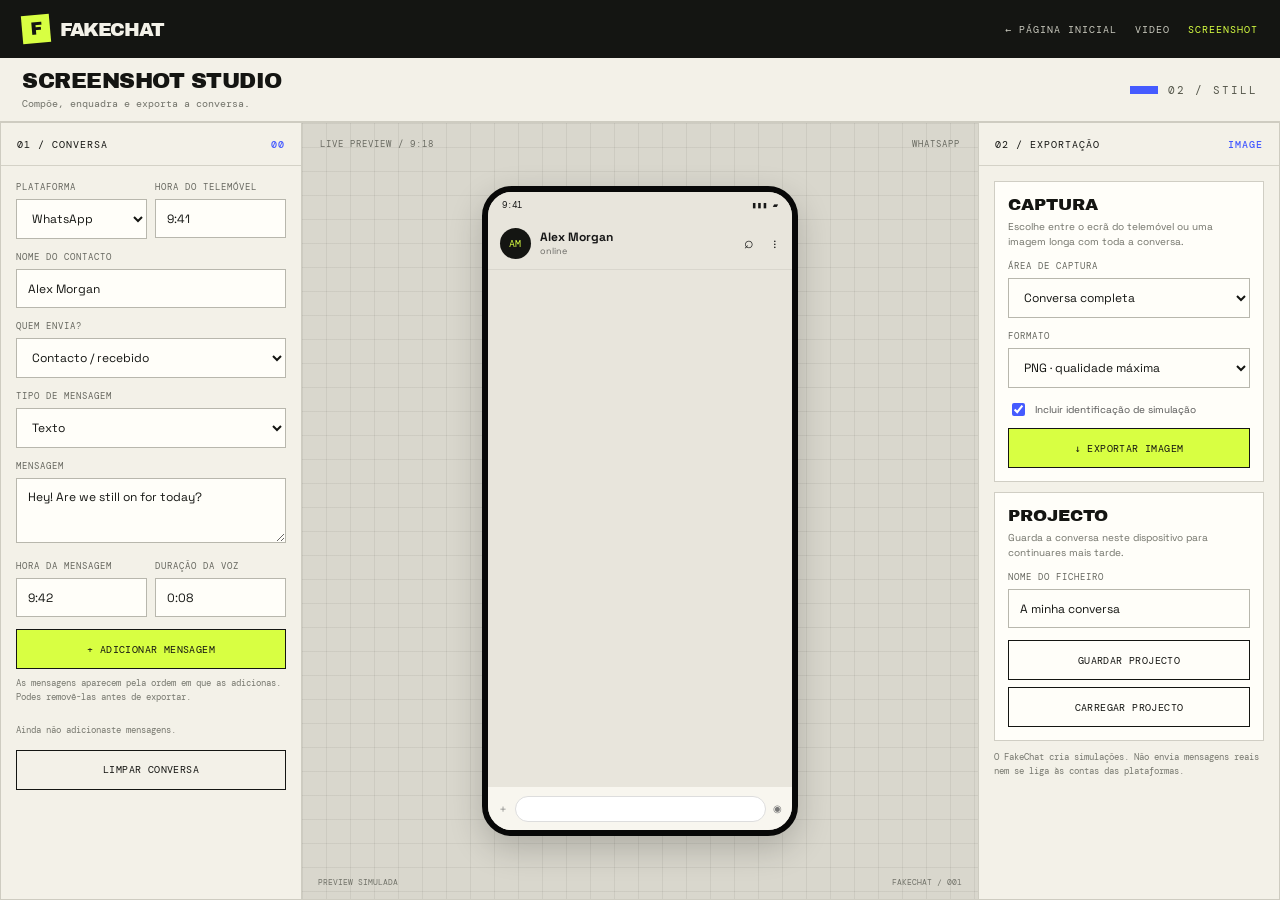
==== screenshot.html @ 1c08dda0 "Add dedicated FakeChat Screenshot Studio" ====
<!doctype html><html lang="pt"><head><meta charset="utf-8"><meta name="viewport" content="width=device-width,initial-scale=1,viewport-fit=cover"><meta name="theme-color" content="#141512"><title>FakeChat — Screenshot studio</title><link rel="stylesheet" href="/styles.css"><link rel="manifest" href="/app.webmanifest"></head><body><div class="editor-page" data-mode="screenshot">
<header class="editor-head"><a class="logo" href="/"><span class="logo-mark">F</span><span>FAKECHAT</span></a><nav class="head-links"><a class="back-link" href="/">← Página inicial</a><a href="/video.html" class="">Video</a><a href="/screenshot.html" class="active">Screenshot</a></nav></header>
<div class="editor-titlebar"><div><h1>Screenshot studio</h1><p>Compõe, enquadra e exporta a conversa.</p></div><span class="kicker">02 / STILL</span></div>
<main class="editor-grid">
<section class="edit-column active" data-mobile-panel="conversation"><div class="col-head"><span>01 / Conversa</span><b id="count">00</b></div><div class="col-scroll">
<div class="field-grid"><div class="field"><label>Plataforma</label><select id="platform"><option value="whatsapp">WhatsApp</option><option value="instagram">Instagram DM</option><option value="sms">SMS</option><option value="imessage">iMessage</option></select></div><div class="field"><label>Hora do telemóvel</label><input id="phoneTime" value="9:41" maxlength="8"></div></div>
<div class="field"><label>Nome do contacto</label><input id="contact" value="Alex Morgan" maxlength="28"></div>
<div class="field"><label>Quem envia?</label><select id="sender"><option value="received">Contacto / recebido</option><option value="sent">Eu / enviado</option></select></div>
<div class="field"><label>Tipo de mensagem</label><select id="msgType"><option value="text">Texto</option><option value="voice">Mensagem de voz (visual)</option></select></div>
<div class="field"><label>Mensagem</label><textarea id="msgText" placeholder="Escreve a mensagem..." maxlength="500">Hey! Are we still on for today?</textarea></div>
<div class="field-grid"><div class="field"><label>Hora da mensagem</label><input id="msgTime" value="9:42" maxlength="12"></div><div class="field"><label>Duração da voz</label><input id="voiceDuration" value="0:08" maxlength="6"></div></div>
<button class="action lime full" id="add">+ Adicionar mensagem</button><div class="hint">As mensagens aparecem pela ordem em que as adicionas. Podes removê-las antes de exportar.</div><div class="message-list" id="messages"><div class="hint">Ainda não adicionaste mensagens.</div></div><div class="field" style="margin-top:12px"><button class="action ghost full" id="clear">Limpar conversa</button></div>
</div></section>
<section class="preview-column active" data-mobile-panel="preview"><div class="preview-top"><span>LIVE PREVIEW / 9:18</span><span id="platformLabel">WHATSAPP</span></div><div class="phone"><div class="phone-screen" id="phone"><div class="phone-status"><span id="statusTime">9:41</span><span>▮▮▮ ▰</span></div><div class="chat-header"><div class="chat-avatar" id="avatar">AM</div><div class="chat-person"><span id="contactName">Alex Morgan</span><small>online</small></div><span>⌕　⋮</span></div><div class="chat-body" id="chat"></div><div class="chat-input"><span>＋</span><i></i><span>◉</span></div></div></div><div class="preview-footer"><span>PREVIEW SIMULADA</span><span>FAKECHAT / 001</span></div></section>
<section class="edit-column active" data-mobile-panel="export"><div class="col-head"><span>02 / Exportação</span><b>IMAGE</b></div><div class="col-scroll">
<div class="export-block"><h3>Captura</h3><p>Escolhe entre o ecrã do telemóvel ou uma imagem longa com toda a conversa.</p><div class="field"><label>Área de captura</label><select id="capture"><option value="long">Conversa completa</option><option value="screen">Ecrã do telemóvel</option></select></div><div class="field"><label>Formato</label><select id="format"><option value="png">PNG · qualidade máxima</option><option value="jpeg">JPG · ficheiro menor</option></select></div><label class="check"><input id="watermark" type="checkbox" checked> Incluir identificação de simulação</label><button class="action lime full" id="exportImage">↓ Exportar imagem</button></div>
<div class="export-block"><h3>Projecto</h3><p>Guarda a conversa neste dispositivo para continuares mais tarde.</p><div class="field"><label>Nome do ficheiro</label><input id="projectName" value="A minha conversa" maxlength="40"></div><button class="action ghost full" id="save">Guardar projecto</button><button class="action ghost full" id="load" style="margin-top:7px">Carregar projecto</button></div><div class="hint">O FakeChat cria simulações. Não envia mensagens reais nem se liga às contas das plataformas.</div>
</div></section></main><nav class="mobile-tabs" aria-label="Navegação do editor"><button class="active" data-tab="conversation">Conversa</button><button data-tab="preview">Pré-visualizar</button><button data-tab="export">Exportar</button></nav></div><div class="toast" id="toast" role="status"></div><script src="/editor.js"></script></body></html>
---- styles.css ----
@import url('https://fonts.googleapis.com/css2?family=Archivo+Black&family=DM+Mono:wght@400;500&family=Space+Grotesk:wght@400;500;600;700&display=swap');
:root{--black:#141512;--paper:#f3f1e8;--white:#fffef9;--lime:#d8ff42;--blue:#455bff;--line:#d4d2c7;--muted:#77786f;--red:#e34f38;--display:'Archivo Black',Impact,sans-serif;--body:'Space Grotesk',Arial,sans-serif;--mono:'DM Mono',monospace}
*{box-sizing:border-box}html,body{margin:0;min-height:100%;font-family:var(--body);color:var(--black)}body{background:var(--paper)}a{color:inherit;text-decoration:none}button,input,select,textarea{font:inherit}button{cursor:pointer}button:focus-visible,a:focus-visible,input:focus-visible,select:focus-visible,textarea:focus-visible{outline:3px solid var(--blue);outline-offset:2px}
.site-head{height:68px;background:var(--black);color:var(--paper);display:flex;align-items:center;justify-content:space-between;padding:0 clamp(18px,4vw,58px);border-bottom:1px solid #ffffff20}.logo{display:flex;align-items:center;gap:10px;font:22px var(--display);letter-spacing:-1.4px}.logo-mark{width:28px;height:28px;background:var(--lime);color:var(--black);display:grid;place-items:center;font:18px var(--display);transform:rotate(-5deg)}.logo em{font:9px var(--mono);font-style:normal;color:#b4b4a8;letter-spacing:2px;display:block;margin-top:2px}.head-links{display:flex;gap:25px;align-items:center;font:10px var(--mono);text-transform:uppercase;letter-spacing:1px}.head-links a{color:#c8c8bd}.head-links a:hover,.head-links a.active{color:var(--lime)}.head-cta{background:var(--lime);color:var(--black);padding:12px 16px;font:11px var(--mono);font-weight:500;text-transform:uppercase;border:0}
.landing{background:var(--paper);overflow:hidden}.hero{min-height:620px;display:grid;grid-template-columns:minmax(0,1.1fr) minmax(360px,.9fr);gap:30px;padding:65px clamp(18px,7vw,100px) 70px;position:relative}.hero:before{content:"";position:absolute;width:380px;height:380px;border:1px solid #d2d0c4;border-radius:50%;right:17%;top:18%;pointer-events:none}.hero-copy{position:relative;z-index:1;align-self:center}.kicker{font:11px var(--mono);letter-spacing:2px;text-transform:uppercase;color:#55574b}.kicker:before{content:"";display:inline-block;width:28px;height:8px;background:var(--blue);margin-right:10px}.hero h1{font:clamp(58px,8.2vw,120px)/.88 var(--display);letter-spacing:-.065em;text-transform:uppercase;margin:22px 0 25px;max-width:800px}.hero h1 span{color:var(--blue)}.hero-copy p{font-size:17px;line-height:1.55;max-width:520px;color:#56574f}.hero-actions{display:flex;gap:10px;flex-wrap:wrap;margin-top:30px}.btn-black,.btn-outline,.btn-lime{padding:15px 19px;border:2px solid var(--black);font:11px var(--mono);text-transform:uppercase;letter-spacing:.4px;display:inline-flex;align-items:center;justify-content:center;gap:12px}.btn-black{background:var(--black);color:var(--paper)}.btn-black:hover{background:var(--blue);border-color:var(--blue)}.btn-outline{background:transparent}.btn-outline:hover{background:var(--lime)}.hero-art{position:relative;align-self:center;justify-self:center;width:min(100%,480px);height:450px}.art-back{position:absolute;inset:30px 20px 20px 70px;background:var(--lime);border:2px solid var(--black);transform:rotate(5deg)}.art-card{position:absolute;background:var(--white);border:2px solid var(--black);box-shadow:9px 9px 0 var(--black)}.art-card.main{width:280px;right:22px;top:45px;transform:rotate(-4deg);padding:15px}.art-top{display:flex;justify-content:space-between;font:9px var(--mono);border-bottom:1px solid var(--line);padding-bottom:10px}.art-bubble{padding:12px 14px;max-width:205px;font-size:13px;margin-top:12px;border:1.5px solid var(--black)}.art-bubble.one{background:#e8e7df}.art-bubble.two{background:#d9e2ff;margin-left:auto}.art-card.small{width:205px;left:10px;bottom:48px;transform:rotate(6deg);padding:15px;background:var(--blue);color:white}.art-card.small strong{font:24px var(--display);display:block;line-height:.95}.art-card.small span{font:9px var(--mono);display:block;margin-top:14px}.art-stamp{position:absolute;right:5px;bottom:10px;width:85px;height:85px;border:2px solid var(--black);border-radius:50%;display:grid;place-items:center;background:var(--paper);font:10px var(--mono);text-align:center;transform:rotate(12deg)}
.marquee{background:var(--blue);color:white;padding:14px 0;overflow:hidden;font:12px var(--mono);letter-spacing:2px;text-transform:uppercase;white-space:nowrap}.marquee span{padding:0 28px}.section{padding:80px clamp(18px,7vw,100px)}.section.dark{background:var(--black);color:var(--paper)}.section-head{display:flex;justify-content:space-between;align-items:end;gap:30px;margin-bottom:36px}.section-head h2{font:clamp(34px,5vw,62px)/.94 var(--display);letter-spacing:-.05em;text-transform:uppercase;margin:12px 0 0;max-width:650px}.section-head p{max-width:360px;color:var(--muted);line-height:1.5;font-size:14px}.dark .section-head p{color:#aaa99e}.features{display:grid;grid-template-columns:repeat(3,1fr);border-top:1px solid #45463e;border-left:1px solid #45463e}.feature{min-height:220px;padding:25px;border-right:1px solid #45463e;border-bottom:1px solid #45463e}.feature .num{font:11px var(--mono);color:var(--lime)}.feature h3{font:26px var(--display);text-transform:uppercase;margin:45px 0 10px}.feature p{font-size:13px;line-height:1.55;color:#b4b4aa;max-width:290px}.steps{display:grid;grid-template-columns:repeat(3,1fr);gap:0;border-top:2px solid var(--black)}.step{padding:22px 24px 10px 0}.step b{font:12px var(--mono);color:var(--blue)}.step h3{font:23px var(--display);text-transform:uppercase;margin:24px 0 8px}.step p{font-size:13px;color:#66675f;line-height:1.5;max-width:270px}.final-cta{background:var(--lime);padding:58px clamp(18px,7vw,100px);display:flex;justify-content:space-between;align-items:center;gap:25px}.final-cta h2{font:clamp(34px,5vw,60px)/.95 var(--display);letter-spacing:-.05em;margin:0;text-transform:uppercase;max-width:720px}.site-foot{background:var(--black);color:#aaa99e;padding:22px clamp(18px,4vw,58px);display:flex;justify-content:space-between;font:9px var(--mono);letter-spacing:1px}.site-foot strong{color:var(--lime);font-weight:400}
.editor-page{height:100dvh;min-height:600px;overflow:hidden;background:#e8e6dd;display:flex;flex-direction:column}.editor-head{height:58px;flex:none;background:var(--black);color:var(--paper);display:flex;align-items:center;justify-content:space-between;padding:0 22px}.editor-head .logo{font-size:19px}.editor-head .head-links{gap:18px}.back-link{font:10px var(--mono);color:#c7c7bc;text-transform:uppercase}.editor-titlebar{height:64px;flex:none;padding:0 22px;display:flex;align-items:center;justify-content:space-between;border-bottom:1px solid #ceccc1;background:var(--paper)}.editor-titlebar h1{font:22px var(--display);text-transform:uppercase;letter-spacing:-.5px;margin:0}.editor-titlebar p{font:10px var(--mono);color:#73746b;margin:4px 0 0}.editor-grid{flex:1;min-height:0;display:grid;grid-template-columns:300px minmax(340px,1fr) 300px;gap:1px;background:#ceccc1;padding:1px}.edit-column{background:var(--paper);min-height:0;display:flex;flex-direction:column;overflow:hidden}.col-head{height:43px;flex:none;padding:0 16px;display:flex;align-items:center;justify-content:space-between;border-bottom:1px solid var(--line);font:10px var(--mono);letter-spacing:1px;text-transform:uppercase}.col-head b{color:var(--blue);font-weight:500}.col-scroll{padding:15px;overflow:auto;min-height:0}.field{margin-bottom:12px}.field label{display:block;font:9px var(--mono);letter-spacing:1px;text-transform:uppercase;color:#66675f;margin-bottom:6px}.field input,.field select,.field textarea{width:100%;border:1px solid #b8b7ad;background:#fffef9;padding:10px 11px;min-height:39px;color:var(--black);border-radius:0;font-size:12px}.field textarea{min-height:65px;resize:vertical}.field-grid{display:grid;grid-template-columns:1fr 1fr;gap:8px}.action{min-height:40px;padding:10px 12px;border:1.5px solid var(--black);background:var(--black);color:white;font:10px var(--mono);letter-spacing:.4px;text-transform:uppercase}.action:hover{background:var(--blue);border-color:var(--blue)}.action.lime{background:var(--lime);color:var(--black);border-color:var(--black)}.action.ghost{background:transparent;color:var(--black)}.action.full{width:100%}.message-list{display:flex;flex-direction:column;gap:6px;margin-top:12px}.message-row{display:grid;grid-template-columns:25px 1fr 24px;gap:8px;align-items:center;background:white;border:1px solid #d2d0c6;padding:8px}.message-row .dot{width:23px;height:23px;background:var(--blue);color:white;display:grid;place-items:center;font:9px var(--mono)}.message-row p{font-size:10px;margin:0;white-space:nowrap;overflow:hidden;text-overflow:ellipsis}.message-row small{font:8px var(--mono);color:#777}.message-row button{border:0;background:none;color:#777;font-size:17px}.preview-column{background:#d9d7cd;display:flex;flex-direction:column;align-items:center;justify-content:center;min-height:0;position:relative;overflow:hidden;background-image:linear-gradient(#2221 1px,transparent 1px),linear-gradient(90deg,#2221 1px,transparent 1px);background-size:24px 24px}.preview-top{position:absolute;top:15px;left:18px;right:18px;display:flex;justify-content:space-between;font:9px var(--mono);letter-spacing:1px;color:#696a61}.phone{height:min(74vh,650px);max-height:calc(100% - 45px);aspect-ratio:9/18.5;width:auto;max-width:90%;background:#080808;border:6px solid #080808;border-radius:30px;box-shadow:0 12px 34px #0003;overflow:hidden}.phone-screen{height:100%;display:flex;flex-direction:column;background:#e8e5dc;color:#171717;--head:#e8e5dc;--sent:#d8f5b0;--received:#fff}.phone-status{height:25px;flex:none;display:flex;justify-content:space-between;align-items:center;padding:0 14px;background:var(--head);font:9px var(--mono)}.chat-header{height:53px;flex:none;display:flex;align-items:center;gap:9px;padding:0 12px;background:var(--head);border-bottom:1px solid #0001}.chat-avatar{width:31px;height:31px;border-radius:50%;background:var(--black);color:var(--lime);display:grid;place-items:center;font:10px var(--mono)}.chat-person{font-size:12px;font-weight:700;flex:1}.chat-person small{display:block;font-size:9px;font-weight:400;opacity:.6}.chat-body{flex:1;min-height:0;overflow:auto;padding:11px 9px;display:flex;flex-direction:column;gap:6px;background:var(--chatbg,#e8e5dc)}.bubble{max-width:83%;padding:7px 9px 5px;font-size:11px;line-height:1.35;overflow-wrap:anywhere;white-space:pre-wrap;box-shadow:0 1px 1px #0001}.bubble.received{align-self:flex-start;background:var(--received);border-radius:2px 10px 10px 10px}.bubble.sent{align-self:flex-end;background:var(--sent);border-radius:10px 2px 10px 10px}.bubble .time{display:block;text-align:right;font:7px var(--mono);opacity:.55;margin-top:4px}.bubble.voice{min-width:130px;display:flex;align-items:center;gap:7px}.voice-play{width:20px;height:20px;background:#222;color:white;border-radius:50%;display:grid;place-items:center;font-size:8px}.voice-wave{height:15px;flex:1;background:repeating-linear-gradient(90deg,#555 0 2px,transparent 2px 5px);opacity:.45}.chat-input{height:43px;flex:none;background:#f8f6ef;display:flex;align-items:center;gap:7px;padding:0 10px}.chat-input span{font-size:10px;color:#777}.chat-input i{height:26px;flex:1;border:1px solid #ddd;border-radius:15px;background:white}.phone-note{font:7px var(--mono);color:#17171788;text-align:right;margin-top:3px}.preview-footer{position:absolute;bottom:12px;left:16px;right:16px;display:flex;justify-content:space-between;font:8px var(--mono);color:#72736a}.preview-placeholder{color:#73746a;font:10px var(--mono);text-align:center;max-width:230px;line-height:1.7}
.export-block{border:1px solid #d0cec4;background:#fffef9;padding:13px;margin-bottom:10px}.export-block h3{font:17px var(--display);text-transform:uppercase;margin:0 0 6px}.export-block p{font-size:10px;color:#707168;line-height:1.45;margin:0 0 11px}.check{display:flex;align-items:center;gap:7px;font-size:10px;margin:9px 0;color:#555}.check input{accent-color:var(--blue)}.hint{font:9px var(--mono);color:#77786f;line-height:1.5;margin-top:8px}.progress{height:4px;background:#ddd;display:none;margin-top:9px}.progress span{height:100%;width:0;background:var(--blue);display:block}.toast{position:fixed;z-index:100;bottom:20px;left:50%;transform:translate(-50%,15px);opacity:0;pointer-events:none;background:var(--lime);border:1px solid var(--black);padding:12px 16px;font:10px var(--mono);transition:.2s}.toast.show{opacity:1;transform:translate(-50%,0)}
.mobile-tabs{display:none}
@media(max-width:1050px){.editor-grid{grid-template-columns:270px minmax(300px,1fr) 270px}.hero{padding-left:5vw;padding-right:5vw}.hero h1{font-size:clamp(55px,8vw,95px)}}
@media(max-width:800px){.head-links{gap:12px}.head-links a:not(.head-cta){display:none}.hero{grid-template-columns:1fr;min-height:auto;padding-top:48px}.hero-art{height:350px;width:min(100%,420px)}.art-card.main{right:8%;top:25px}.art-card.small{bottom:24px}.features,.steps{grid-template-columns:1fr}.feature{min-height:160px}.feature h3{margin-top:28px}.section{padding-top:55px;padding-bottom:55px}.section-head{display:block}.final-cta{display:block}.final-cta .btn-black{margin-top:22px}.editor-page{height:100dvh;min-height:0}.editor-head{height:52px;padding:0 13px}.editor-titlebar{height:57px;padding:0 14px}.editor-titlebar h1{font-size:18px}.editor-grid{display:block;position:relative;padding:0;overflow:hidden}.edit-column{position:absolute;inset:0;display:none}.edit-column.active{display:flex}.preview-column{position:absolute;inset:0;display:none}.preview-column.active{display:flex}.phone{height:min(67vh,590px);max-height:calc(100% - 50px)}.mobile-tabs{height:58px;flex:none;display:grid;grid-template-columns:repeat(3,1fr);background:var(--black);padding:5px;gap:4px}.mobile-tabs button{background:transparent;border:0;color:#b9b9ad;font:9px var(--mono);text-transform:uppercase}.mobile-tabs button.active{background:var(--lime);color:var(--black)}.col-scroll{padding:14px}.preview-top{top:10px}.preview-footer{bottom:8px}.site-foot{flex-direction:column;gap:8px}}
@media(max-width:420px){.hero h1{font-size:55px}.hero-copy p{font-size:15px}.hero-art{height:310px}.art-card.main{width:245px}.art-card.small{width:175px}.editor-head .head-links{gap:8px}.editor-head .logo{font-size:16px}.editor-head .head-links a{font-size:8px}}
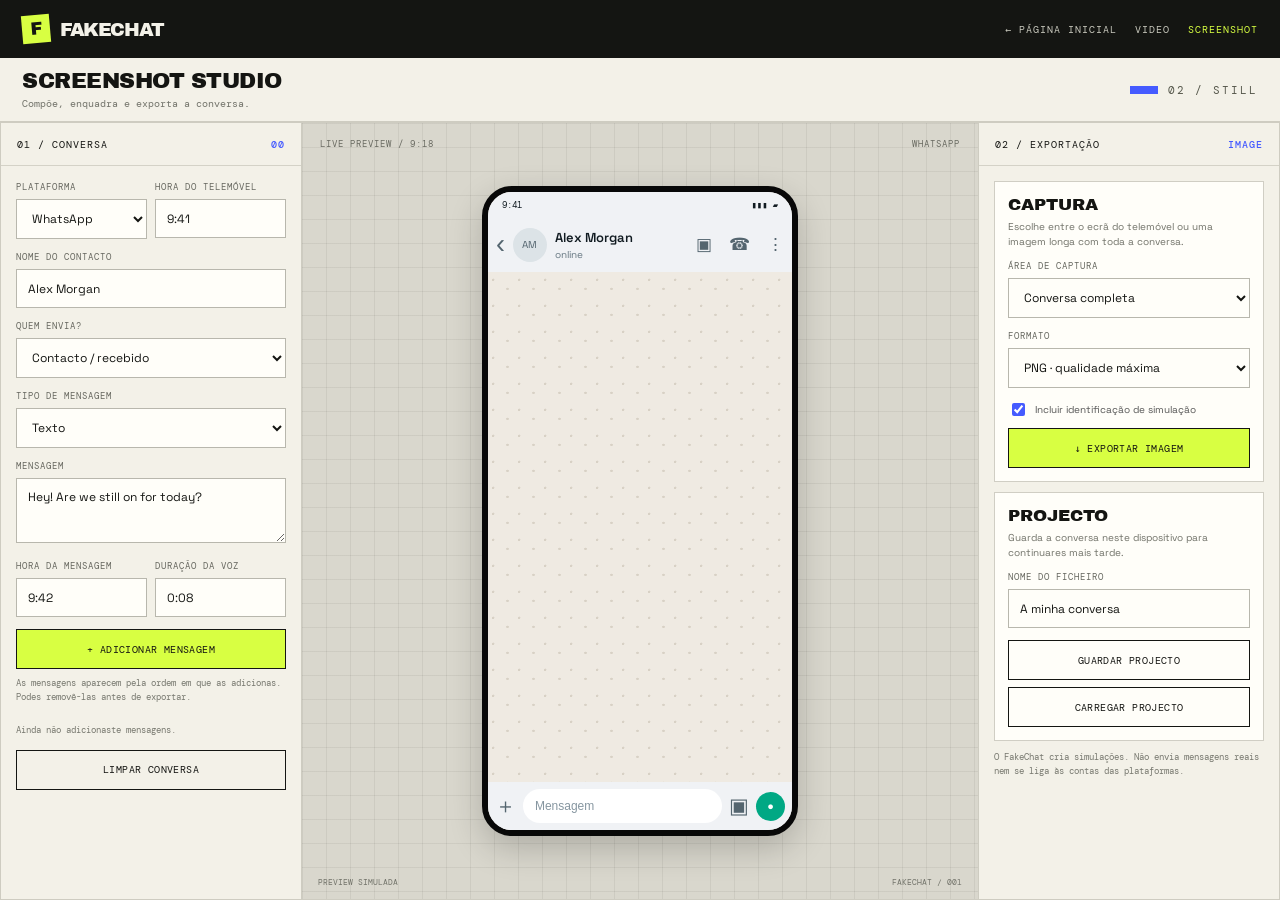
==== commit 8b403449: "Refine WhatsApp conversation chrome" ====
--- a/screenshot.html
+++ b/screenshot.html
@@ -11,8 +11,8 @@
 <div class="field-grid"><div class="field"><label>Hora da mensagem</label><input id="msgTime" value="9:42" maxlength="12"></div><div class="field"><label>Duração da voz</label><input id="voiceDuration" value="0:08" maxlength="6"></div></div>
 <button class="action lime full" id="add">+ Adicionar mensagem</button><div class="hint">As mensagens aparecem pela ordem em que as adicionas. Podes removê-las antes de exportar.</div><div class="message-list" id="messages"><div class="hint">Ainda não adicionaste mensagens.</div></div><div class="field" style="margin-top:12px"><button class="action ghost full" id="clear">Limpar conversa</button></div>
 </div></section>
-<section class="preview-column active" data-mobile-panel="preview"><div class="preview-top"><span>LIVE PREVIEW / 9:18</span><span id="platformLabel">WHATSAPP</span></div><div class="phone"><div class="phone-screen" id="phone"><div class="phone-status"><span id="statusTime">9:41</span><span>▮▮▮ ▰</span></div><div class="chat-header"><div class="chat-avatar" id="avatar">AM</div><div class="chat-person"><span id="contactName">Alex Morgan</span><small>online</small></div><span>⌕　⋮</span></div><div class="chat-body" id="chat"></div><div class="chat-input"><span>＋</span><i></i><span>◉</span></div></div></div><div class="preview-footer"><span>PREVIEW SIMULADA</span><span>FAKECHAT / 001</span></div></section>
-<section class="edit-column active" data-mobile-panel="export"><div class="col-head"><span>02 / Exportação</span><b>IMAGE</b></div><div class="col-scroll">
+<section class="preview-column" data-mobile-panel="preview"><div class="preview-top"><span>LIVE PREVIEW / 9:18</span><span id="platformLabel">WHATSAPP</span></div><div class="phone"><div class="phone-screen" id="phone"><div class="phone-status"><span id="statusTime">9:41</span><span>▮▮▮ ▰</span></div><div class="chat-header"><span class="wa-back">‹</span><div class="chat-avatar" id="avatar">AM</div><div class="chat-person"><span id="contactName">Alex Morgan</span><small>online</small></div><span class="wa-actions">▣　☎　⋮</span></div><div class="chat-body" id="chat"></div><div class="chat-input"><span class="wa-plus">＋</span><i><small>Mensagem</small></i><span class="wa-clip">▣</span><span class="wa-mic">●</span></div></div></div><div class="preview-footer"><span>PREVIEW SIMULADA</span><span>FAKECHAT / 001</span></div></section>
+<section class="edit-column" data-mobile-panel="export"><div class="col-head"><span>02 / Exportação</span><b>IMAGE</b></div><div class="col-scroll">
 <div class="export-block"><h3>Captura</h3><p>Escolhe entre o ecrã do telemóvel ou uma imagem longa com toda a conversa.</p><div class="field"><label>Área de captura</label><select id="capture"><option value="long">Conversa completa</option><option value="screen">Ecrã do telemóvel</option></select></div><div class="field"><label>Formato</label><select id="format"><option value="png">PNG · qualidade máxima</option><option value="jpeg">JPG · ficheiro menor</option></select></div><label class="check"><input id="watermark" type="checkbox" checked> Incluir identificação de simulação</label><button class="action lime full" id="exportImage">↓ Exportar imagem</button></div>
 <div class="export-block"><h3>Projecto</h3><p>Guarda a conversa neste dispositivo para continuares mais tarde.</p><div class="field"><label>Nome do ficheiro</label><input id="projectName" value="A minha conversa" maxlength="40"></div><button class="action ghost full" id="save">Guardar projecto</button><button class="action ghost full" id="load" style="margin-top:7px">Carregar projecto</button></div><div class="hint">O FakeChat cria simulações. Não envia mensagens reais nem se liga às contas das plataformas.</div>
 </div></section></main><nav class="mobile-tabs" aria-label="Navegação do editor"><button class="active" data-tab="conversation">Conversa</button><button data-tab="preview">Pré-visualizar</button><button data-tab="export">Exportar</button></nav></div><div class="toast" id="toast" role="status"></div><script src="/editor.js"></script></body></html>
--- a/styles.css
+++ b/styles.css
@@ -10,3 +10,23 @@
 @media(max-width:1050px){.editor-grid{grid-template-columns:270px minmax(300px,1fr) 270px}.hero{padding-left:5vw;padding-right:5vw}.hero h1{font-size:clamp(55px,8vw,95px)}}
 @media(max-width:800px){.head-links{gap:12px}.head-links a:not(.head-cta){display:none}.hero{grid-template-columns:1fr;min-height:auto;padding-top:48px}.hero-art{height:350px;width:min(100%,420px)}.art-card.main{right:8%;top:25px}.art-card.small{bottom:24px}.features,.steps{grid-template-columns:1fr}.feature{min-height:160px}.feature h3{margin-top:28px}.section{padding-top:55px;padding-bottom:55px}.section-head{display:block}.final-cta{display:block}.final-cta .btn-black{margin-top:22px}.editor-page{height:100dvh;min-height:0}.editor-head{height:52px;padding:0 13px}.editor-titlebar{height:57px;padding:0 14px}.editor-titlebar h1{font-size:18px}.editor-grid{display:block;position:relative;padding:0;overflow:hidden}.edit-column{position:absolute;inset:0;display:none}.edit-column.active{display:flex}.preview-column{position:absolute;inset:0;display:none}.preview-column.active{display:flex}.phone{height:min(67vh,590px);max-height:calc(100% - 50px)}.mobile-tabs{height:58px;flex:none;display:grid;grid-template-columns:repeat(3,1fr);background:var(--black);padding:5px;gap:4px}.mobile-tabs button{background:transparent;border:0;color:#b9b9ad;font:9px var(--mono);text-transform:uppercase}.mobile-tabs button.active{background:var(--lime);color:var(--black)}.col-scroll{padding:14px}.preview-top{top:10px}.preview-footer{bottom:8px}.site-foot{flex-direction:column;gap:8px}}
 @media(max-width:420px){.hero h1{font-size:55px}.hero-copy p{font-size:15px}.hero-art{height:310px}.art-card.main{width:245px}.art-card.small{width:175px}.editor-head .head-links{gap:8px}.editor-head .logo{font-size:16px}.editor-head .head-links a{font-size:8px}}
+
+/* WhatsApp-native conversation skin */
+.phone-screen[data-platform="whatsapp"]{background:#efeae2;color:#111b21}
+.phone-screen[data-platform="whatsapp"] .phone-status{background:#f0f2f5;color:#111b21}
+.phone-screen[data-platform="whatsapp"] .chat-header{height:55px;background:#f0f2f5;border:0;gap:8px;padding:0 8px}
+.phone-screen[data-platform="whatsapp"] .wa-back{font:27px Arial;color:#54656f;line-height:1}
+.phone-screen[data-platform="whatsapp"] .chat-avatar{width:34px;height:34px;border-radius:50%;background:#dce3e7;color:#54656f;font:10px var(--body)}
+.phone-screen[data-platform="whatsapp"] .chat-person{font-size:13px;font-weight:600;color:#111b21}
+.phone-screen[data-platform="whatsapp"] .chat-person small{font-size:10px;color:#667781;opacity:1;margin-top:2px}
+.phone-screen[data-platform="whatsapp"] .wa-actions{font:17px Arial;color:#54656f;white-space:nowrap}
+.phone-screen[data-platform="whatsapp"] .chat-body{background-color:#efeae2;background-image:radial-gradient(circle at 20% 30%,#d8d1c5 0 1px,transparent 1.5px),radial-gradient(circle at 75% 65%,#d8d1c5 0 1px,transparent 1.5px);background-size:26px 26px;padding:13px 9px}
+.phone-screen[data-platform="whatsapp"] .bubble{font-family:Arial,sans-serif;font-size:12px;color:#111b21;padding:7px 8px 5px;box-shadow:0 1px 1px #0002}
+.phone-screen[data-platform="whatsapp"] .bubble.received{background:#fff;border-radius:0 8px 8px 8px}
+.phone-screen[data-platform="whatsapp"] .bubble.sent{background:#d9fdd3;border-radius:8px 0 8px 8px}
+.phone-screen[data-platform="whatsapp"] .bubble .time{color:#667781;font-size:8px}
+.phone-screen[data-platform="whatsapp"] .chat-input{height:48px;background:#f0f2f5;gap:7px;padding:0 7px}
+.phone-screen[data-platform="whatsapp"] .chat-input .wa-plus,.phone-screen[data-platform="whatsapp"] .chat-input .wa-clip{font:21px Arial;color:#54656f}
+.phone-screen[data-platform="whatsapp"] .chat-input i{height:34px;border:0;border-radius:20px;background:white;display:flex;align-items:center;padding:0 12px}
+.phone-screen[data-platform="whatsapp"] .chat-input i small{font:12px Arial;color:#8696a0}
+.phone-screen[data-platform="whatsapp"] .chat-input .wa-mic{width:29px;height:29px;border-radius:50%;background:#00a884;color:white;display:grid;place-items:center;font-size:11px}
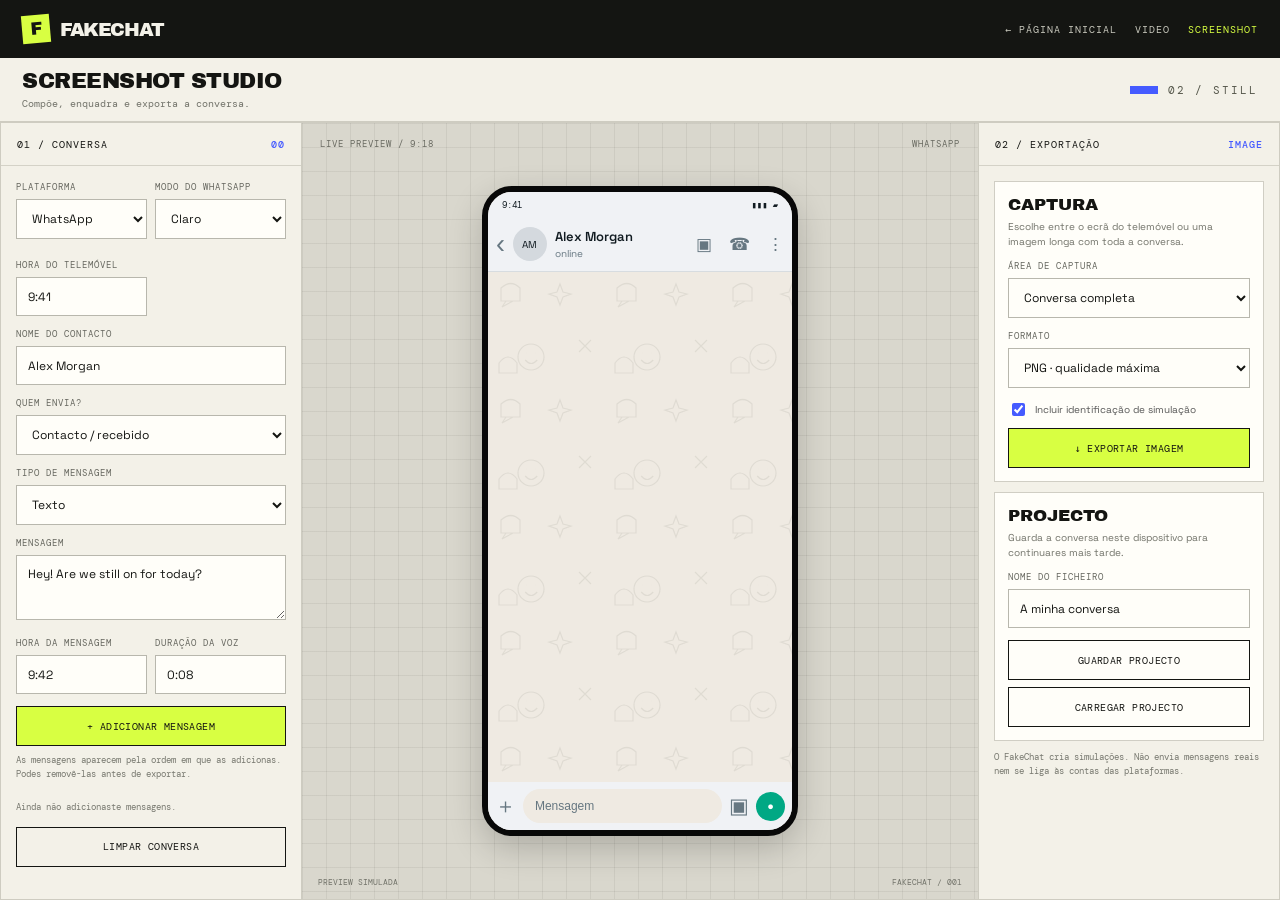
==== commit bdbc0198: "Add WhatsApp appearance selector to screenshot editor" ====
--- a/screenshot.html
+++ b/screenshot.html
@@ -3,7 +3,7 @@
 <div class="editor-titlebar"><div><h1>Screenshot studio</h1><p>Compõe, enquadra e exporta a conversa.</p></div><span class="kicker">02 / STILL</span></div>
 <main class="editor-grid">
 <section class="edit-column active" data-mobile-panel="conversation"><div class="col-head"><span>01 / Conversa</span><b id="count">00</b></div><div class="col-scroll">
-<div class="field-grid"><div class="field"><label>Plataforma</label><select id="platform"><option value="whatsapp">WhatsApp</option><option value="instagram">Instagram DM</option><option value="sms">SMS</option><option value="imessage">iMessage</option></select></div><div class="field"><label>Hora do telemóvel</label><input id="phoneTime" value="9:41" maxlength="8"></div></div>
+<div class="field-grid"><div class="field"><label>Plataforma</label><select id="platform"><option value="whatsapp">WhatsApp</option><option value="instagram">Instagram DM</option><option value="sms">SMS</option><option value="imessage">iMessage</option></select></div><div class="field"><label>Modo do WhatsApp</label><select id="chatTheme"><option value="light">Claro</option><option value="dark">Escuro</option></select></div><div class="field"><label>Hora do telemóvel</label><input id="phoneTime" value="9:41" maxlength="8"></div></div>
 <div class="field"><label>Nome do contacto</label><input id="contact" value="Alex Morgan" maxlength="28"></div>
 <div class="field"><label>Quem envia?</label><select id="sender"><option value="received">Contacto / recebido</option><option value="sent">Eu / enviado</option></select></div>
 <div class="field"><label>Tipo de mensagem</label><select id="msgType"><option value="text">Texto</option><option value="voice">Mensagem de voz (visual)</option></select></div>
--- a/styles.css
+++ b/styles.css
@@ -30,3 +30,23 @@
 .phone-screen[data-platform="whatsapp"] .chat-input i{height:34px;border:0;border-radius:20px;background:white;display:flex;align-items:center;padding:0 12px}
 .phone-screen[data-platform="whatsapp"] .chat-input i small{font:12px Arial;color:#8696a0}
 .phone-screen[data-platform="whatsapp"] .chat-input .wa-mic{width:29px;height:29px;border-radius:50%;background:#00a884;color:white;display:grid;place-items:center;font-size:11px}
+
+/* WhatsApp wallpaper + light/dark appearance */
+.phone-screen[data-platform="whatsapp"][data-theme="light"]{--wa-head:#f0f2f5;--wa-wall:#efeae2;--wa-sent:#d9fdd3;--wa-received:#fff;--wa-text:#111b21;--wa-muted:#667781;background:var(--wa-wall);color:var(--wa-text)}
+.phone-screen[data-platform="whatsapp"][data-theme="dark"]{--wa-head:#202c33;--wa-wall:#0b141a;--wa-sent:#005c4b;--wa-received:#202c33;--wa-text:#e9edef;--wa-muted:#8696a0;background:var(--wa-wall);color:var(--wa-text)}
+.phone-screen[data-platform="whatsapp"] .phone-status,.phone-screen[data-platform="whatsapp"] .chat-header,.phone-screen[data-platform="whatsapp"] .chat-input{background:var(--wa-head);color:var(--wa-text)}
+.phone-screen[data-platform="whatsapp"] .chat-header{border-bottom:1px solid color-mix(in srgb,var(--wa-muted) 18%,transparent)}
+.phone-screen[data-platform="whatsapp"] .wa-back,.phone-screen[data-platform="whatsapp"] .wa-actions,.phone-screen[data-platform="whatsapp"] .chat-person small{color:var(--wa-muted)}
+.phone-screen[data-platform="whatsapp"] .chat-avatar{background:color-mix(in srgb,var(--wa-muted) 20%,var(--wa-head));color:var(--wa-text)}
+.phone-screen[data-platform="whatsapp"] .chat-person{color:var(--wa-text)}
+.phone-screen[data-platform="whatsapp"] .chat-body{background-color:var(--wa-wall);background-image:url("data:image/svg+xml,%3Csvg xmlns='http://www.w3.org/2000/svg' width='116' height='116' viewBox='0 0 116 116'%3E%3Cg fill='none' stroke='%239b968c' stroke-opacity='.19' stroke-width='1.2'%3E%3Cpath d='M13 16q10-9 19 0v13H13zM18 29l-4 6 11-6M72 12l3 8 8 2-8 3-3 8-3-8-8-3 8-2zM43 72a13 13 0 1 0 0 26 13 13 0 0 0 0-26zm-5 9h.1m9 0h.1m-10 7q6 7 12 0M91 68l12 12m0-12L91 80M11 91q9-12 18 0v10H11z'/%3E%3C/g%3E%3C/svg%3E");background-size:116px 116px}
+.phone-screen[data-platform="whatsapp"][data-theme="dark"] .chat-body{background-image:url("data:image/svg+xml,%3Csvg xmlns='http://www.w3.org/2000/svg' width='116' height='116' viewBox='0 0 116 116'%3E%3Cg fill='none' stroke='%2377868e' stroke-opacity='.24' stroke-width='1.2'%3E%3Cpath d='M13 16q10-9 19 0v13H13zM18 29l-4 6 11-6M72 12l3 8 8 2-8 3-3 8-3-8-8-3 8-2zM43 72a13 13 0 1 0 0 26 13 13 0 0 0 0-26zm-5 9h.1m9 0h.1m-10 7q6 7 12 0M91 68l12 12m0-12L91 80M11 91q9-12 18 0v10H11z'/%3E%3C/g%3E%3C/svg%3E")}
+.phone-screen[data-platform="whatsapp"] .bubble{color:var(--wa-text);font-family:Arial,sans-serif;font-size:12px;padding:7px 8px 5px;box-shadow:0 1px 1px #0002}
+.phone-screen[data-platform="whatsapp"] .bubble.received{background:var(--wa-received);border-radius:0 8px 8px 8px}
+.phone-screen[data-platform="whatsapp"] .bubble.sent{background:var(--wa-sent);border-radius:8px 0 8px 8px}
+.phone-screen[data-platform="whatsapp"] .bubble .time{color:var(--wa-muted)}
+.phone-screen[data-platform="whatsapp"] .chat-input i{background:var(--wa-wall);border:0}
+.phone-screen[data-platform="whatsapp"] .chat-input i small{color:var(--wa-muted)}
+.phone-screen[data-platform="whatsapp"] .chat-input .wa-plus,.phone-screen[data-platform="whatsapp"] .chat-input .wa-clip{color:var(--wa-muted)}
+.phone-screen[data-platform="whatsapp"] .chat-input .wa-mic{background:#00a884;color:#fff}
+.theme-control{display:flex;align-items:center;gap:7px}.theme-control select{min-width:95px}
